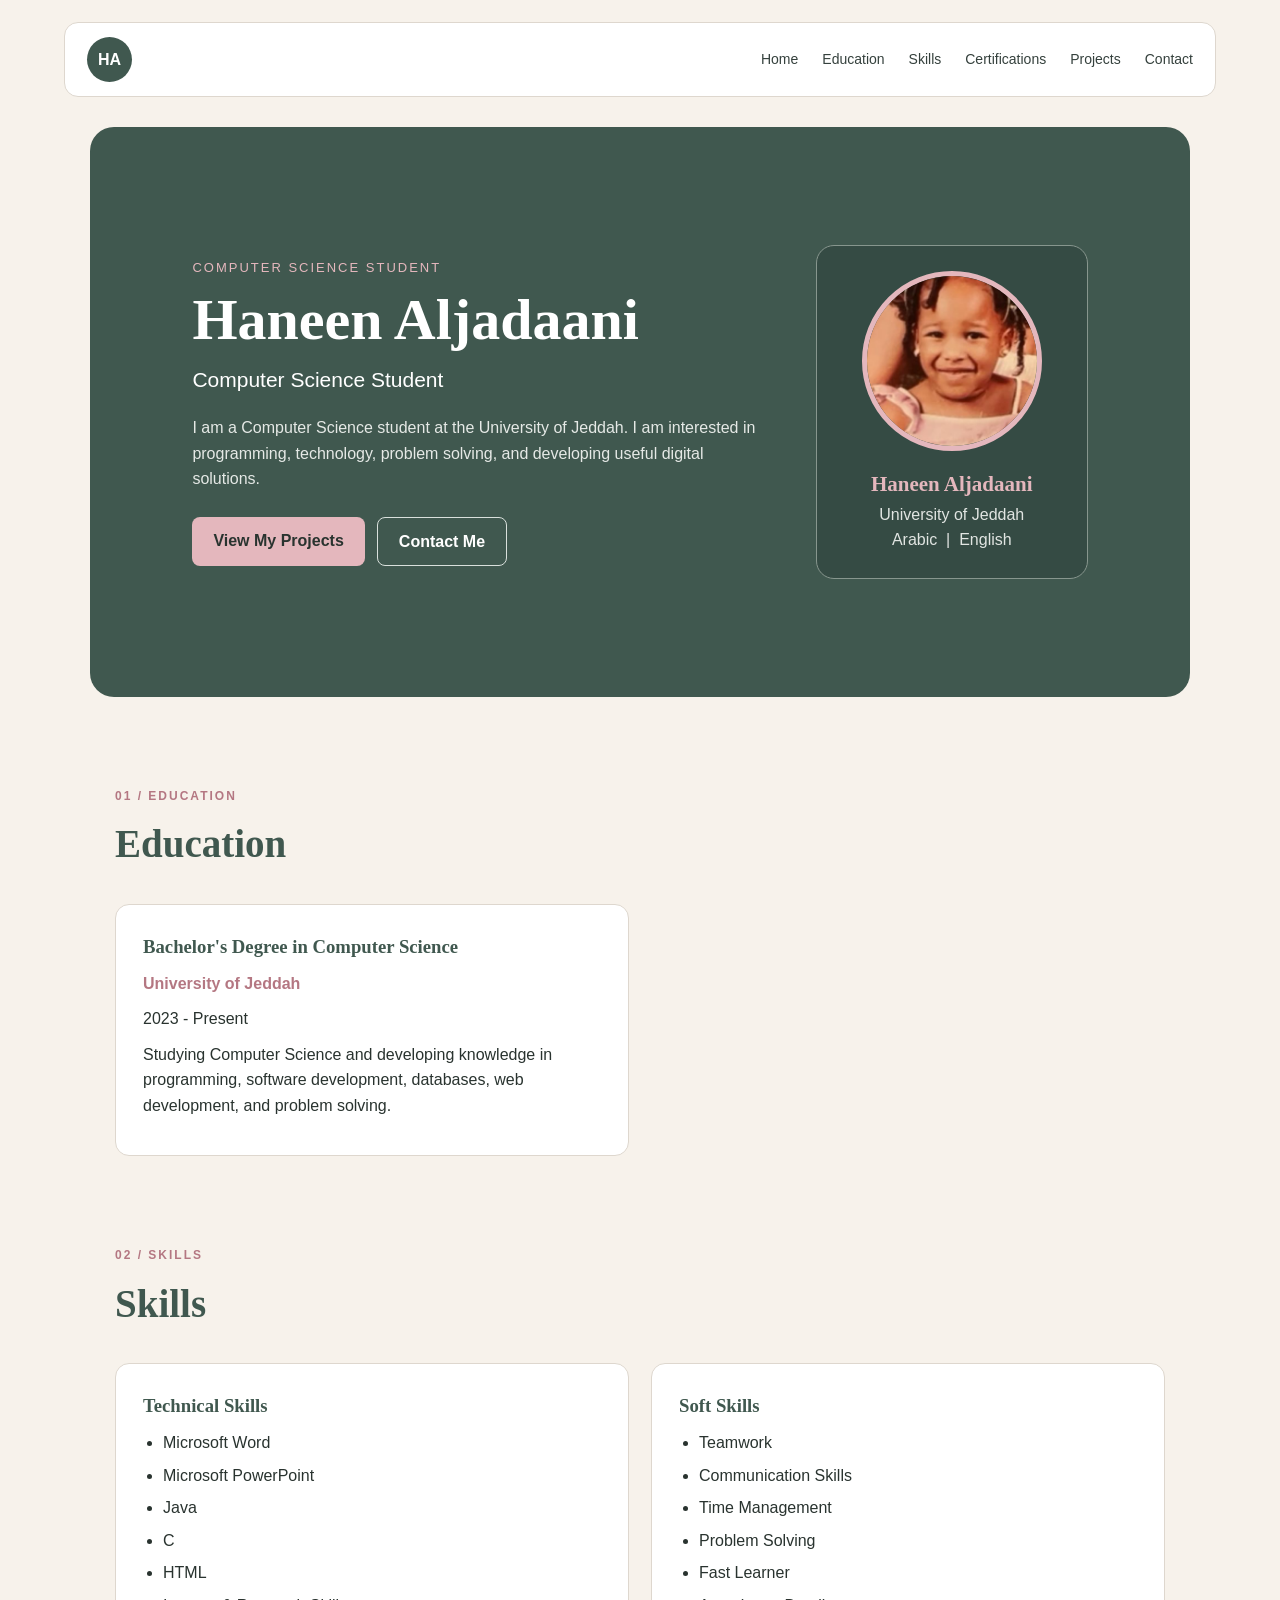
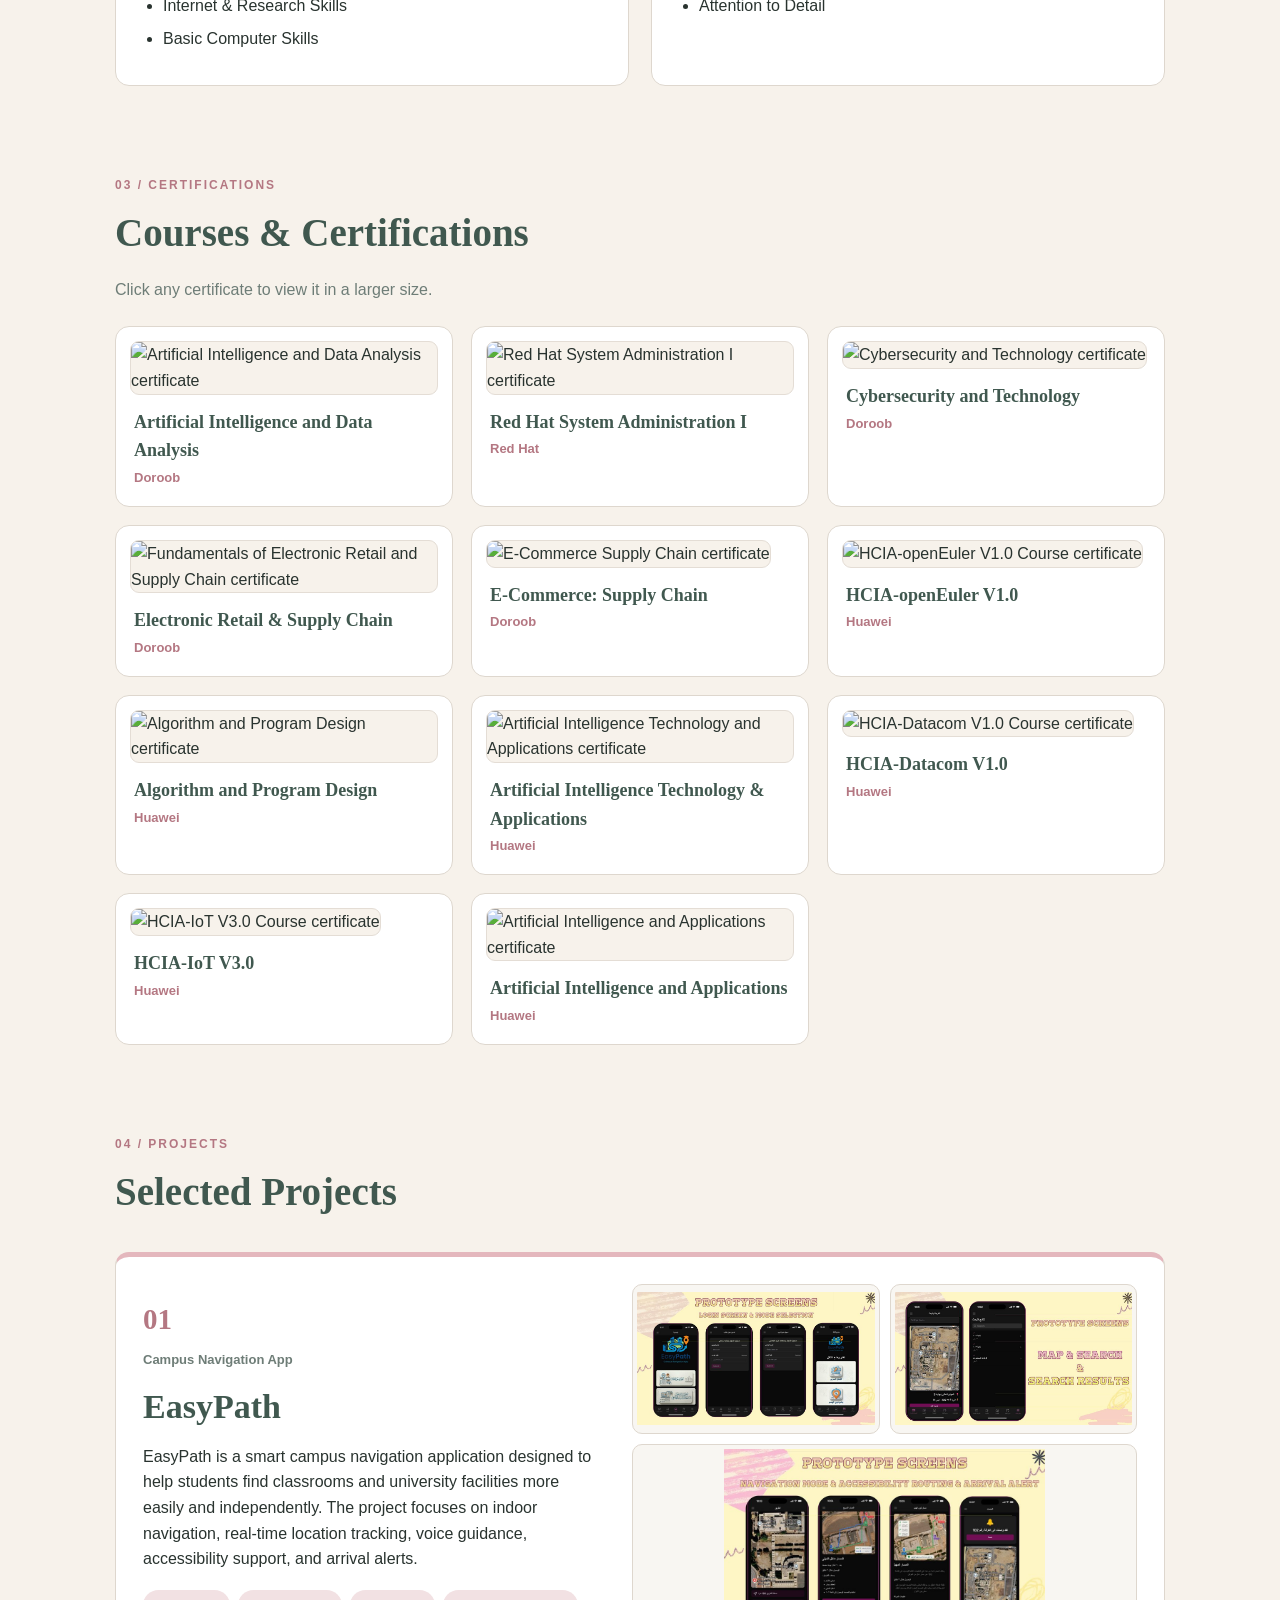
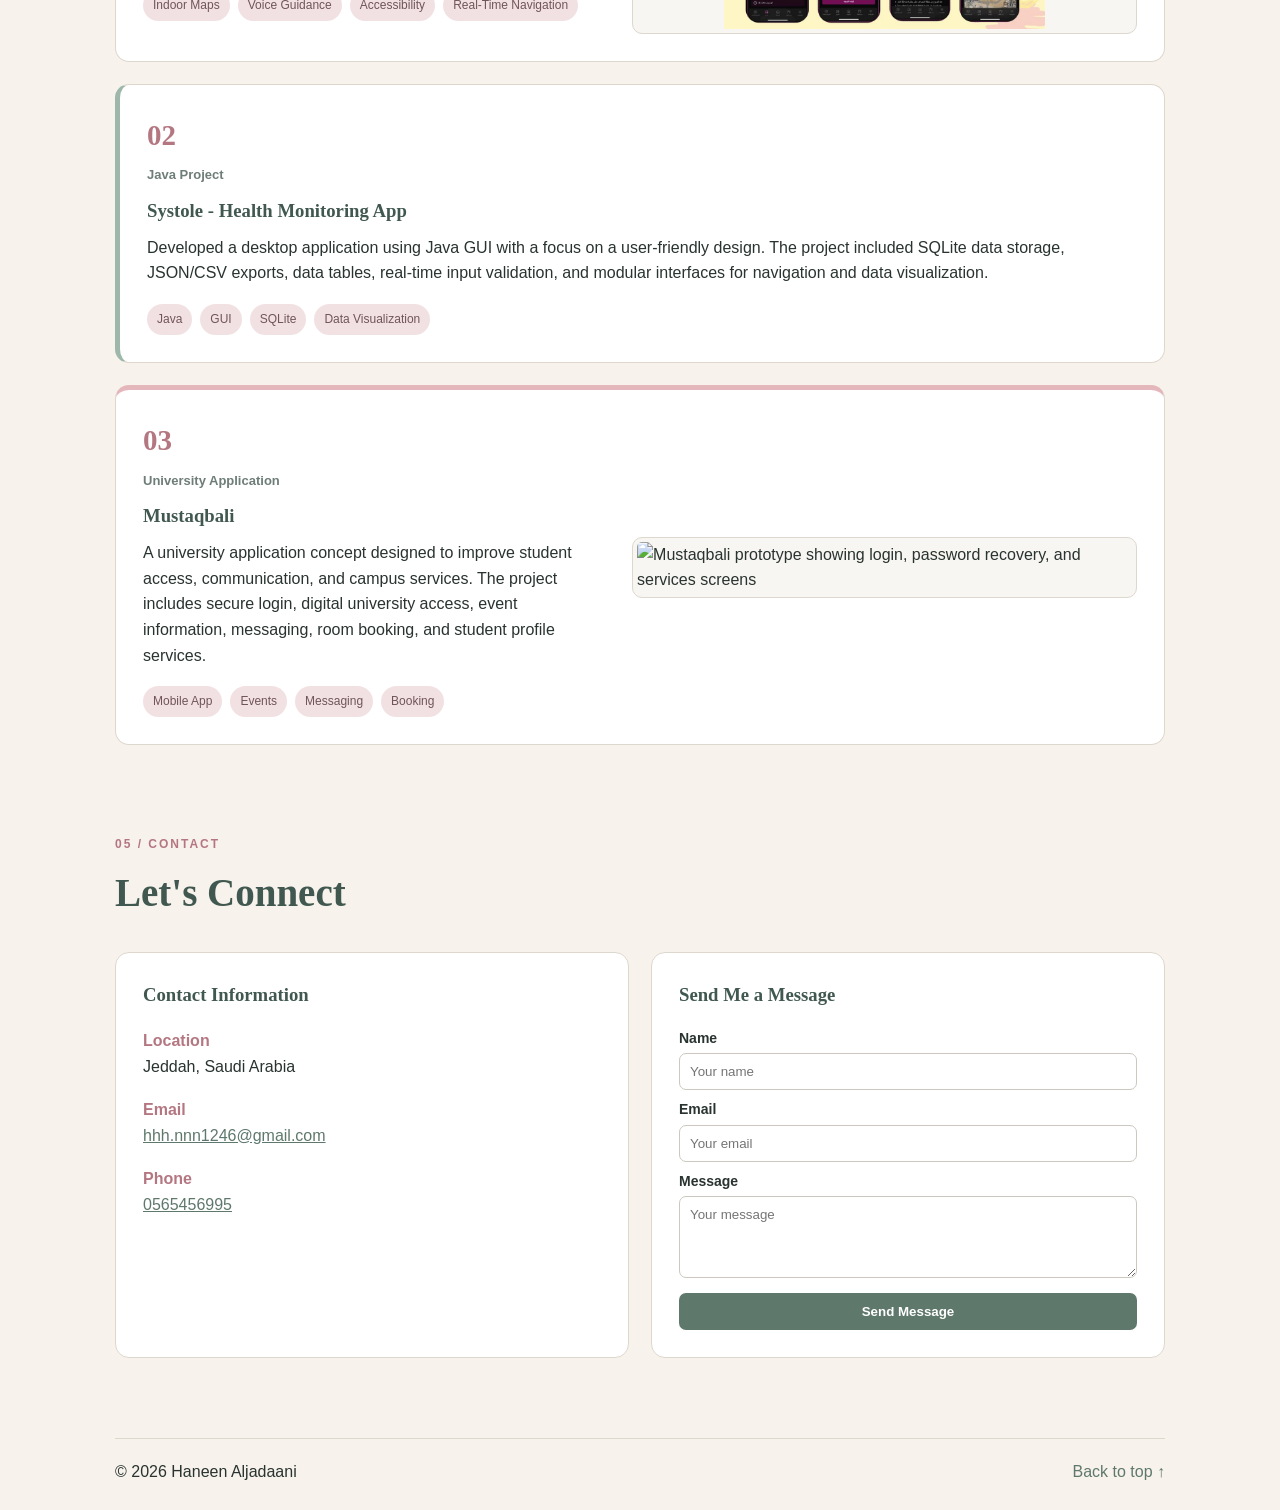
==== index.htm @ d50f621c "Fix image paths in index.html" ====
<!DOCTYPE html>
<html lang="en">
<head>
    <meta charset="UTF-8">
    <meta name="viewport" content="width=device-width, initial-scale=1.0">
    <title>Haneen Aljadaani - Resume</title>
    <link rel="stylesheet" href="cssweb.css">
</head>
<body>

<header>
    <a class="logo" href="#home" aria-label="Haneen Aljadaani home">HA</a>

    <nav aria-label="Main navigation">
        <a href="#home">Home</a>
        <a href="#education">Education</a>
        <a href="#skills">Skills</a>
        <a href="#certifications">Certifications</a>
        <a href="#projects">Projects</a>
        <a href="#contact">Contact</a>
    </nav>
</header>

<main>
    <section id="home" class="home">
        <div class="home-text">
            <p class="small-title">COMPUTER SCIENCE STUDENT</p>
            <h1>Haneen <span>Aljadaani</span></h1>
            <h2>Computer Science Student</h2>
            <p class="intro">
                I am a Computer Science student at the University of Jeddah. I am interested
                in programming, technology, problem solving, and developing useful digital solutions.
            </p>
            <div class="home-buttons">
                <a class="button" href="#projects">View My Projects</a>
                <a class="button button-light" href="#contact">Contact Me</a>
            </div>
        </div>

        <div class="profile">
            <div class="photo-frame">
                <img src="haneen.png" alt="Haneen Aljadaani profile photo">
            </div>
            <h3>Haneen Aljadaani</h3>
            <p>University of Jeddah</p>
            <p>Arabic &nbsp;|&nbsp; English</p>
        </div>
    </section>

    <section id="education" class="section">
        <p class="section-label">01 / EDUCATION</p>
        <h2 class="section-title">Education</h2>

        <div class="two-columns">
            <article class="card">
                <h3>Bachelor's Degree in Computer Science</h3>
                <p class="highlight">University of Jeddah</p>
                <p>2023 - Present</p>
                <p>
                    Studying Computer Science and developing knowledge in programming,
                    software development, databases, web development, and problem solving.
                </p>
            </article>

        </div>
    </section>

    <section id="skills" class="section">
        <p class="section-label">02 / SKILLS</p>
        <h2 class="section-title">Skills</h2>

        <div class="two-columns">
            <article class="card skill-card">
                <h3>Technical Skills</h3>
                <ul>
                    <li>Microsoft Word</li>
                    <li>Microsoft PowerPoint</li>
                    <li>Java</li>
                    <li>C</li>
                    <li>HTML</li>
                    <li>Internet & Research Skills</li>
                    <li>Basic Computer Skills</li>
                </ul>
            </article>

            <article class="card skill-card">
                <h3>Soft Skills</h3>
                <ul>
                    <li>Teamwork</li>
                    <li>Communication Skills</li>
                    <li>Time Management</li>
                    <li>Problem Solving</li>
                    <li>Fast Learner</li>
                    <li>Attention to Detail</li>
                </ul>
            </article>
        </div>
    </section>

    <section id="certifications" class="section">
        <p class="section-label">03 / CERTIFICATIONS</p>
        <h2 class="section-title">Courses & Certifications</h2>
        <p class="section-note">Click any certificate to view it in a larger size.</p>

        <div class="cert-grid">
            <a class="certificate-card" href="images/certificates/doroob-1.jpg" target="_blank">
                <img src="certificates/doroob-1.jpg" alt="Artificial Intelligence and Data Analysis certificate">
                <h3>Artificial Intelligence and Data Analysis</h3>
                <p>Doroob</p>
            </a>

            <a class="certificate-card" href="images/certificates/doroob-2.jpg" target="_blank">
                <img src="certificates/doroob-2.jpg" alt="Red Hat System Administration I certificate">
                <h3>Red Hat System Administration I</h3>
                <p>Red Hat</p>
            </a>

            <a class="certificate-card" href="images/certificates/doroob-3.jpg" target="_blank">
                <img src="certificates/doroob-3.jpg" alt="Cybersecurity and Technology certificate">
                <h3>Cybersecurity and Technology</h3>
                <p>Doroob</p>
            </a>

            <a class="certificate-card" href="images/certificates/doroob-4.jpg" target="_blank">
                <img src="certificates/doroob-4.jpg" alt="Fundamentals of Electronic Retail and Supply Chain certificate">
                <h3>Electronic Retail & Supply Chain</h3>
                <p>Doroob</p>
            </a>

            <a class="certificate-card" href="images/certificates/doroob-5.jpg" target="_blank">
                <img src="certificates/doroob-5.jpg" alt="E-Commerce Supply Chain certificate">
                <h3>E-Commerce: Supply Chain</h3>
                <p>Doroob</p>
            </a>

            <a class="certificate-card" href="images/certificates/huawei-1.jpg" target="_blank">
                <img src="certificates/huawei-1.jpg" alt="HCIA-openEuler V1.0 Course certificate">
                <h3>HCIA-openEuler V1.0</h3>
                <p>Huawei</p>
            </a>

            <a class="certificate-card" href="images/certificates/huawei-2.jpg" target="_blank">
                <img src="certificates/huawei-2.jpg" alt="Algorithm and Program Design certificate">
                <h3>Algorithm and Program Design</h3>
                <p>Huawei</p>
            </a>

            <a class="certificate-card" href="images/certificates/huawei-3.jpg" target="_blank">
                <img src="certificates/huawei-3.jpg" alt="Artificial Intelligence Technology and Applications certificate">
                <h3>Artificial Intelligence Technology & Applications</h3>
                <p>Huawei</p>
            </a>

            <a class="certificate-card" href="images/certificates/huawei-4.jpg" target="_blank">
                <img src="certificates/huawei-4.jpg" alt="HCIA-Datacom V1.0 Course certificate">
                <h3>HCIA-Datacom V1.0</h3>
                <p>Huawei</p>
            </a>

            <a class="certificate-card" href="images/certificates/huawei-5.jpg" target="_blank">
                <img src="certificates/huawei-5.jpg" alt="HCIA-IoT V3.0 Course certificate">
                <h3>HCIA-IoT V3.0</h3>
                <p>Huawei</p>
            </a>

            <a class="certificate-card" href="images/certificates/huawei-6.jpg" target="_blank">
                <img src="certificates/huawei-6.jpg" alt="Artificial Intelligence and Applications certificate">
                <h3>Artificial Intelligence and Applications</h3>
                <p>Huawei</p>
            </a>
        </div>
    </section>

    <section id="projects" class="section">
        <p class="section-label">04 / PROJECTS</p>
        <h2 class="section-title">Selected Projects</h2>

        <article class="featured-project">
            <div class="project-content">
                <p class="project-number">01</p>
                <p class="project-type">Campus Navigation App</p>
                <h3>EasyPath</h3>
                <p>
                    EasyPath is a smart campus navigation application designed to help
                    students find classrooms and university facilities more easily and
                    independently. The project focuses on indoor navigation, real-time
                    location tracking, voice guidance, accessibility support, and arrival alerts.
                </p>

                <div class="project-tags">
                    <span>Indoor Maps</span>
                    <span>Voice Guidance</span>
                    <span>Accessibility</span>
                    <span>Real-Time Navigation</span>
                </div>
            </div>

            <div class="project-images">
                <img src="easypath-12.jpg" alt="EasyPath prototype login and mode selection screens">
                <img src="easypath-13.jpg" alt="EasyPath map and search prototype screens">
                <img src="easypath-14.jpg" alt="EasyPath navigation and accessibility prototype screens">
            </div>
        </article>

        <article class="project second-project">
            <div>
                <p class="project-number">02</p>
                <p class="project-type">Java Project</p>
                <h3>Systole - Health Monitoring App</h3>
                <p>
                    Developed a desktop application using Java GUI with a focus on a
                    user-friendly design. The project included SQLite data storage,
                    JSON/CSV exports, data tables, real-time input validation, and
                    modular interfaces for navigation and data visualization.
                </p>
            </div>

            <div class="project-tags">
                <span>Java</span>
                <span>GUI</span>
                <span>SQLite</span>
                <span>Data Visualization</span>
            </div>
        </article>

        <article class="project third-project">
            <div class="project-content">
                <p class="project-number">03</p>
                <p class="project-type">University Application</p>
                <h3>Mustaqbali</h3>
                <p>
                    A university application concept designed to improve student access,
                    communication, and campus services. The project includes secure login,
                    digital university access, event information, messaging, room booking,
                    and student profile services.
                </p>

                <div class="project-tags">
                    <span>Mobile App</span>
                    <span>Events</span>
                    <span>Messaging</span>
                    <span>Booking</span>
                </div>
            </div>

            <div class="project-images mustaqbali-images">
                <img src="images/mustaqbali-overview.png" alt="Mustaqbali prototype showing login, password recovery, and services screens">
            </div>
        </article>
    </section>

    <section id="contact" class="section">
        <p class="section-label">05 / CONTACT</p>
        <h2 class="section-title">Let's Connect</h2>

        <div class="contact">
            <article class="card contact-card">
                <h3>Contact Information</h3>
                <p><strong>Location</strong><br>Jeddah, Saudi Arabia</p>
                <p><strong>Email</strong><br>
                    <a href="mailto:hhh.nnn1246@gmail.com">hhh.nnn1246@gmail.com</a>
                </p>
                <p><strong>Phone</strong><br>
                    <a href="tel:+966565456995">0565456995</a>
                </p>
            </article>

            <article class="card">
                <h3>Send Me a Message</h3>
                <form action="#" method="post">
                    <label for="name">Name</label>
                    <input type="text" id="name" name="name" placeholder="Your name">

                    <label for="email">Email</label>
                    <input type="email" id="email" name="email" placeholder="Your email">

                    <label for="message">Message</label>
                    <textarea id="message" name="message" rows="4" placeholder="Your message"></textarea>

                    <button type="submit">Send Message</button>
                </form>
            </article>
        </div>
    </section>
</main>

<footer>
    <p>© 2026 Haneen Aljadaani</p>
    <a href="#home">Back to top ↑</a>
</footer>

</body>
</html>
---- cssweb.css ----
/* General Style */
* {
    box-sizing: border-box;
    margin: 0;
    padding: 0;
}

html {
    scroll-behavior: smooth;
}

body {
    font-family: Arial, sans-serif;
    background-color: #f7f2eb;
    color: #29332f;
    line-height: 1.6;
}

a {
    color: #5f786c;
}

/* Header */
header {
    width: 90%;
    margin: 22px auto;
    padding: 14px 22px;
    background-color: #ffffff;
    border: 1px solid #ded7ce;
    border-radius: 14px;
    display: flex;
    justify-content: space-between;
    align-items: center;
}

.logo {
    width: 45px;
    height: 45px;
    border-radius: 50%;
    background-color: #40584f;
    color: white;
    display: flex;
    justify-content: center;
    align-items: center;
    text-decoration: none;
    font-weight: bold;
}

nav {
    display: flex;
    gap: 24px;
}

nav a {
    color: #35413d;
    text-decoration: none;
    font-size: 14px;
}

nav a:hover {
    color: #b47782;
}

/* Home */
.home {
    width: 90%;
    max-width: 1100px;
    min-height: 570px;
    margin: 30px auto;
    padding: 70px 8%;
    background-color: #40584f;
    color: white;
    border-radius: 24px;
    display: flex;
    justify-content: space-between;
    align-items: center;
    gap: 55px;
}

.home-text {
    max-width: 610px;
}

.small-title {
    color: #e4b7bd;
    font-size: 13px;
    letter-spacing: 2px;
    margin-bottom: 12px;
}

.home h1 {
    font-family: Georgia, serif;
    font-size: 58px;
    line-height: 1.05;
    margin-bottom: 12px;
}

.home h1 span {
    color: white;
}

.home h2 {
    font-size: 21px;
    font-weight: normal;
    margin-bottom: 18px;
}

.intro {
    color: #e5e9e6;
    max-width: 590px;
}

.home-buttons {
    display: flex;
    gap: 12px;
    flex-wrap: wrap;
}

.button {
    display: inline-block;
    margin-top: 25px;
    padding: 11px 21px;
    background-color: #e4b7bd;
    color: #29332f;
    text-decoration: none;
    border-radius: 8px;
    font-weight: bold;
}

.button:hover {
    background-color: #f0d0d4;
}

.button-light {
    background-color: transparent;
    color: white;
    border: 1px solid #d9e0dc;
}

.button-light:hover {
    background-color: white;
    color: #40584f;
}

.profile {
    width: 280px;
    padding: 25px;
    text-align: center;
    border: 1px solid #87968e;
    border-radius: 18px;
    background-color: #354b44;
}

.photo-frame {
    width: 180px;
    height: 180px;
    margin: 0 auto 17px;
    border-radius: 50%;
    overflow: hidden;
    border: 5px solid #e4b7bd;
}

.profile img {
    width: 100%;
    height: 100%;
    object-fit: cover;
    object-position: center 18%;
}

.profile h3 {
    font-family: Georgia, serif;
    font-size: 21px;
    color: #e4b7bd;
}

.profile p {
    color: #e1e5e2;
}

/* Sections */
.section {
    width: 90%;
    max-width: 1050px;
    margin: 90px auto 0;
}

.section-label {
    color: #b47782;
    font-size: 12px;
    font-weight: bold;
    letter-spacing: 2px;
    margin-bottom: 7px;
}

.section-title {
    font-family: Georgia, serif;
    font-size: 39px;
    color: #40584f;
    margin-bottom: 28px;
}

.two-columns,
.projects,
.contact {
    display: grid;
    grid-template-columns: 1fr 1fr;
    gap: 22px;
}

.card,
.project,
.featured-project {
    background-color: white;
    border: 1px solid #ded7ce;
    border-radius: 14px;
    padding: 27px;
}

.card h3,
.project h3,
.featured-project h3 {
    font-family: Georgia, serif;
    color: #40584f;
    margin-bottom: 9px;
}

.card p {
    margin-bottom: 10px;
}

.highlight {
    color: #b47782;
    font-weight: bold;
}

ul {
    padding-left: 20px;
}

li {
    margin-bottom: 7px;
}


/* Certifications */
.section-note {
    color: #6e7d77;
    margin-top: -16px;
    margin-bottom: 24px;
}

.cert-grid {
    display: grid;
    grid-template-columns: repeat(3, 1fr);
    gap: 18px;
}

.certificate-card {
    background-color: white;
    border: 1px solid #ded7ce;
    border-radius: 14px;
    padding: 14px;
    text-decoration: none;
    color: #29332f;
    transition: transform 0.2s ease, box-shadow 0.2s ease;
}

.certificate-card:hover {
    transform: translateY(-4px);
    box-shadow: 0 10px 25px rgba(64, 88, 79, 0.12);
}

.certificate-card img {
    width: 100%;
    height: 155px;
    object-fit: cover;
    object-position: center;
    border-radius: 9px;
    border: 1px solid #e4ddd5;
    background-color: #f7f2eb;
}

.certificate-card h3 {
    font-family: Georgia, serif;
    color: #40584f;
    font-size: 18px;
    margin: 13px 4px 3px;
}

.certificate-card p {
    color: #b47782;
    font-size: 13px;
    font-weight: bold;
    margin: 0 4px 3px;
}

/* Projects */
.featured-project {
    border-top: 5px solid #e4b7bd;
    display: grid;
    grid-template-columns: 1fr 1.1fr;
    gap: 30px;
    align-items: center;
}

.project-number {
    color: #b47782;
    font-family: Georgia, serif;
    font-size: 29px;
    font-weight: bold;
}

.project-type {
    color: #6e7d77;
    font-size: 13px;
    font-weight: bold;
    margin: 7px 0 10px;
}

.featured-project h3 {
    font-size: 34px;
}

.project-tags {
    display: flex;
    gap: 8px;
    flex-wrap: wrap;
    margin-top: 18px;
}

.project-tags span {
    padding: 6px 10px;
    background-color: #f2e1e3;
    color: #70545a;
    border-radius: 20px;
    font-size: 12px;
}

.project-images {
    display: grid;
    grid-template-columns: 1fr 1fr;
    gap: 10px;
}

.project-images img {
    width: 100%;
    height: 150px;
    object-fit: contain;
    object-position: center;
    background-color: #f8f6f2;
    border-radius: 10px;
    border: 1px solid #ded7ce;
    padding: 4px;
}

.project-images img:last-child {
    grid-column: 1 / 3;
    height: 190px;
}

.second-project {
    margin-top: 22px;
    border-left: 5px solid #9db8aa;
}



.third-project {
    margin-top: 22px;
    border-top: 5px solid #e4b7bd;
    display: grid;
    grid-template-columns: 1fr 1.1fr;
    gap: 30px;
    align-items: center;
}

.mustaqbali-images {
    grid-template-columns: 1fr;
}

.mustaqbali-images img {
    width: 100%;
    height: auto;
    max-height: 340px;
    object-fit: contain;
    object-position: center;
    background-color: #f8f6f2;
}

.mustaqbali-images img:last-child {
    height: auto;
}

/* Contact */
.contact-card p {
    margin: 18px 0;
}

.contact-card strong {
    color: #b47782;
}

form {
    display: flex;
    flex-direction: column;
}

label {
    margin-top: 8px;
    margin-bottom: 4px;
    font-weight: bold;
    font-size: 14px;
}

input,
textarea {
    width: 100%;
    padding: 10px;
    border: 1px solid #ccc8c0;
    border-radius: 7px;
    font-family: Arial, sans-serif;
}

textarea {
    resize: vertical;
}

button {
    margin-top: 15px;
    padding: 11px;
    border: none;
    border-radius: 7px;
    background-color: #5f786c;
    color: white;
    font-weight: bold;
    cursor: pointer;
}

button:hover {
    background-color: #40584f;
}

/* Footer */
footer {
    width: 90%;
    max-width: 1050px;
    margin: 80px auto 25px;
    padding-top: 20px;
    border-top: 1px solid #ded7ce;
    display: flex;
    justify-content: space-between;
}

footer a {
    text-decoration: none;
}

/* 992px */
@media (max-width: 992px) {
    .home {
        padding: 60px 6%;
    }

    .home h1 {
        font-size: 48px;
    }

    .featured-project,
    .third-project {
        grid-template-columns: 1fr;
    }
}

/* 768px */
@media (max-width: 768px) {
    header {
        flex-direction: column;
        gap: 15px;
    }

    nav {
        flex-wrap: wrap;
        justify-content: center;
        gap: 12px 18px;
    }

    .home {
        flex-direction: column;
        text-align: center;
    }

    .home-text {
        max-width: 100%;
    }

    .home-buttons {
        justify-content: center;
    }

    .profile {
        width: 100%;
        max-width: 320px;
    }

    .two-columns,
    .projects,
    .contact,
    .cert-grid {
        grid-template-columns: 1fr;
    }

    .featured-project,
    .third-project {
        grid-template-columns: 1fr;
    }

    .project-images img,
    .mustaqbali-images img,
    .project-images img:last-child,
    .mustaqbali-images img:last-child {
        height: 180px;
    }
}

/* 576px */
@media (max-width: 576px) {
    header,
    .home,
    .section,
    footer {
        width: 94%;
    }

    .home {
        padding: 45px 24px;
    }

    .home h1 {
        font-size: 39px;
    }

    .section {
        margin-top: 60px;
    }

    .section-title {
        font-size: 32px;
    }

    .photo-frame {
        width: 145px;
        height: 145px;
    }

    .card,
    .project,
    .featured-project {
        padding: 22px;
    }

    .cert-grid {
        grid-template-columns: 1fr 1fr;
    }

    .project-images {
        grid-template-columns: 1fr;
    }

    .project-images img,
    .project-images img:last-child {
        grid-column: auto;
        height: 190px;
    }

    footer {
        flex-direction: column;
        text-align: center;
        gap: 8px;
    }
}
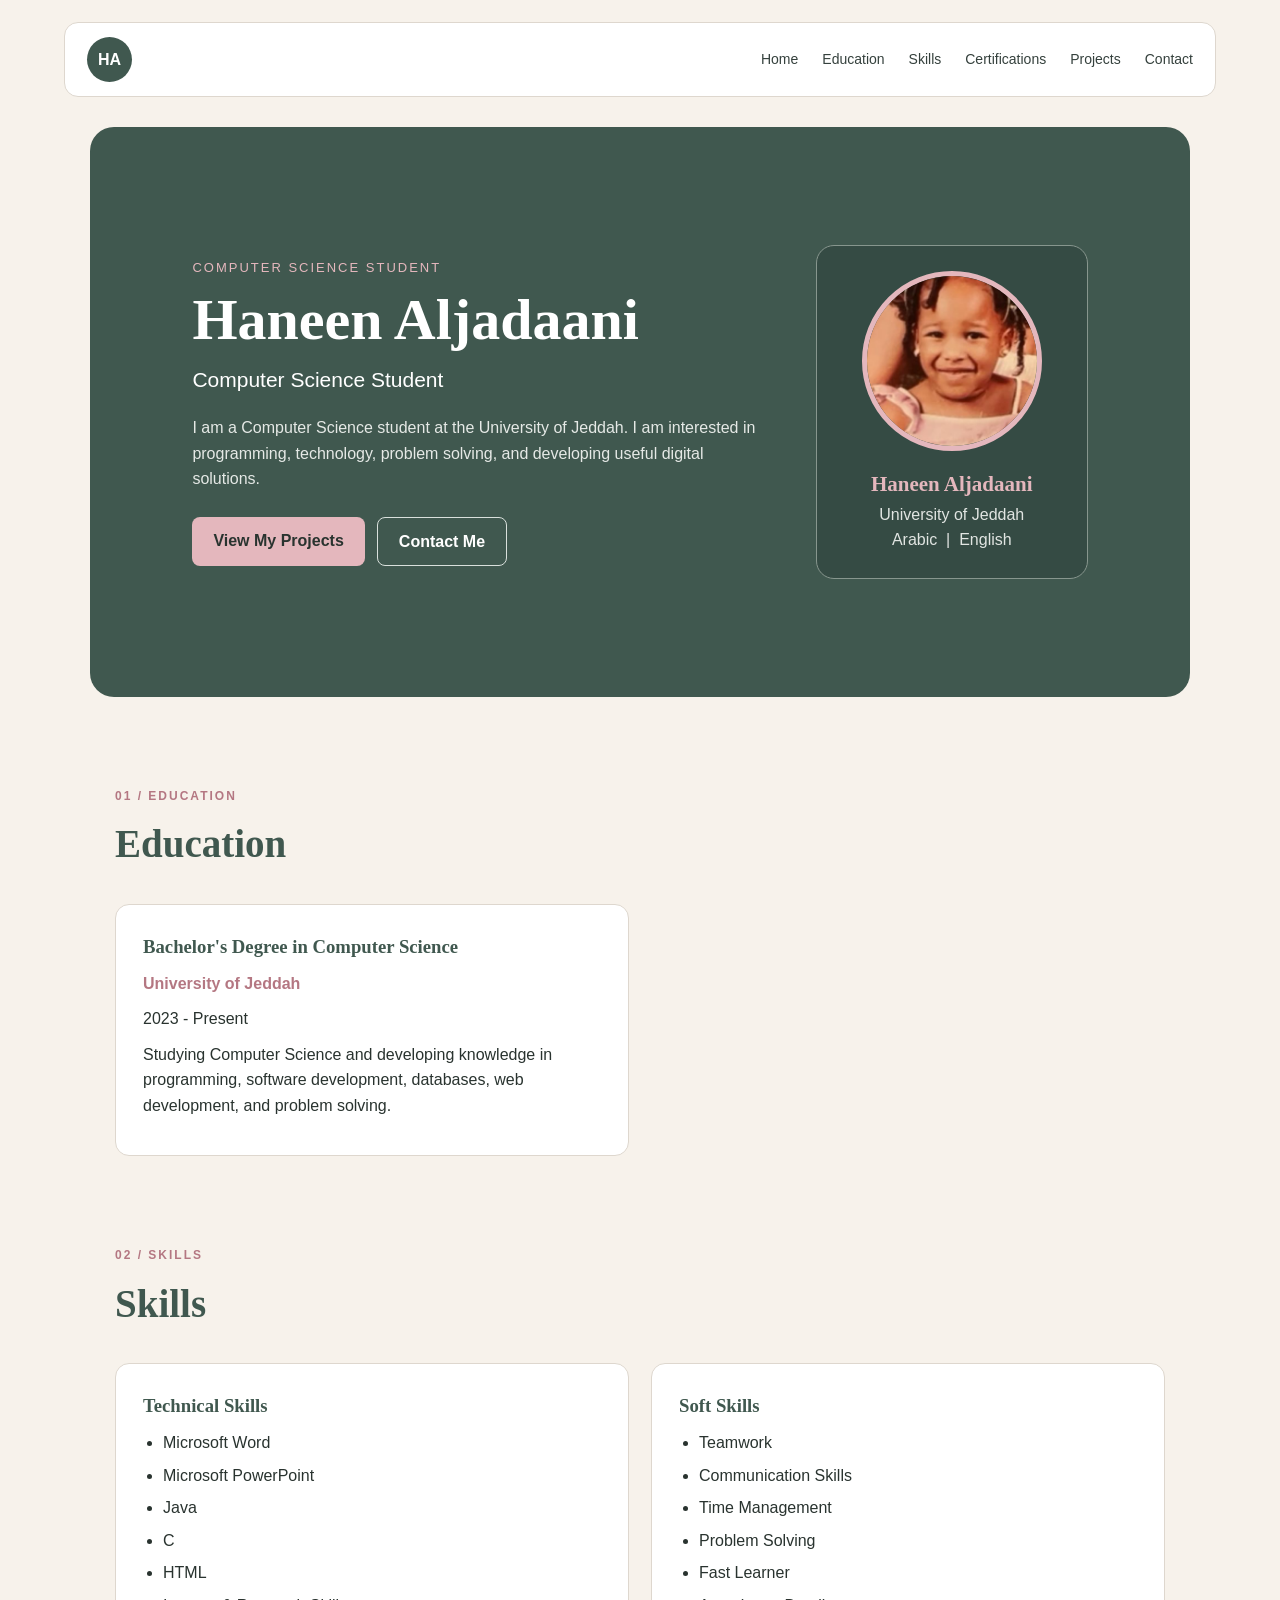
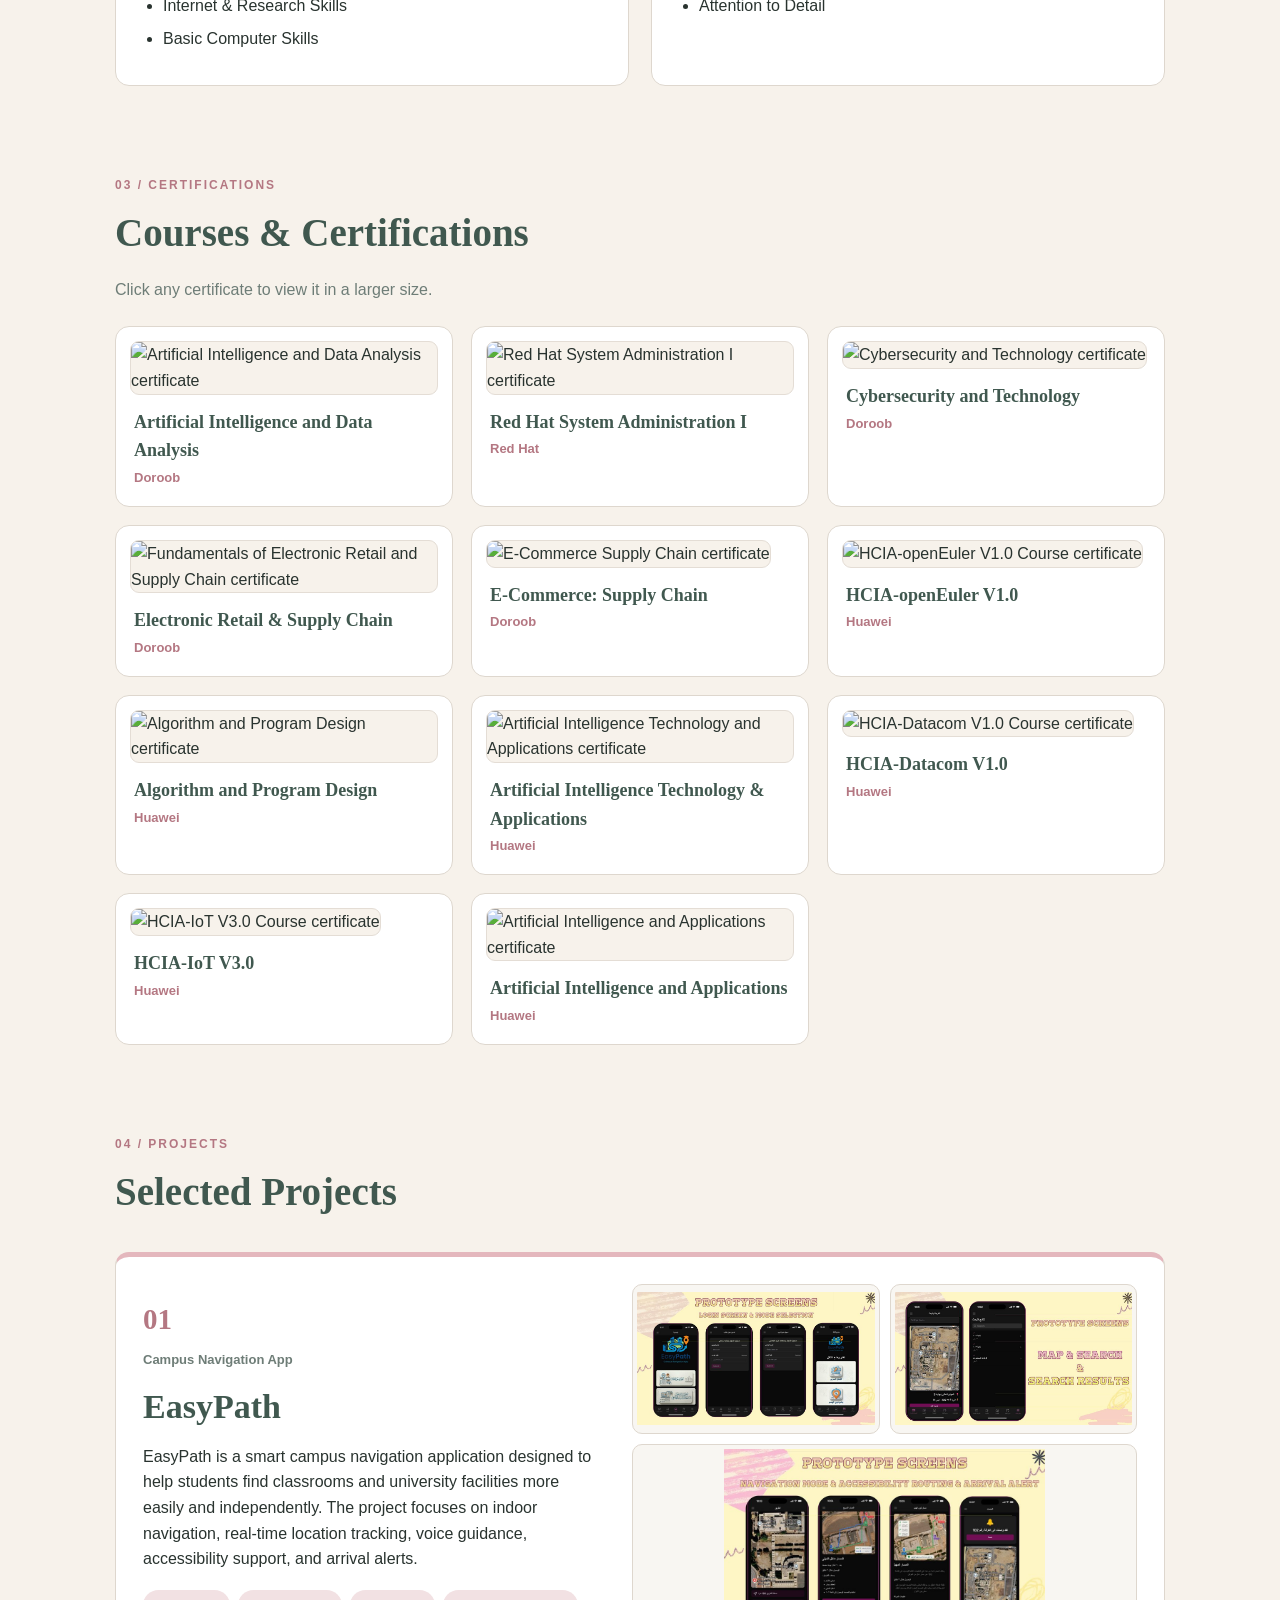
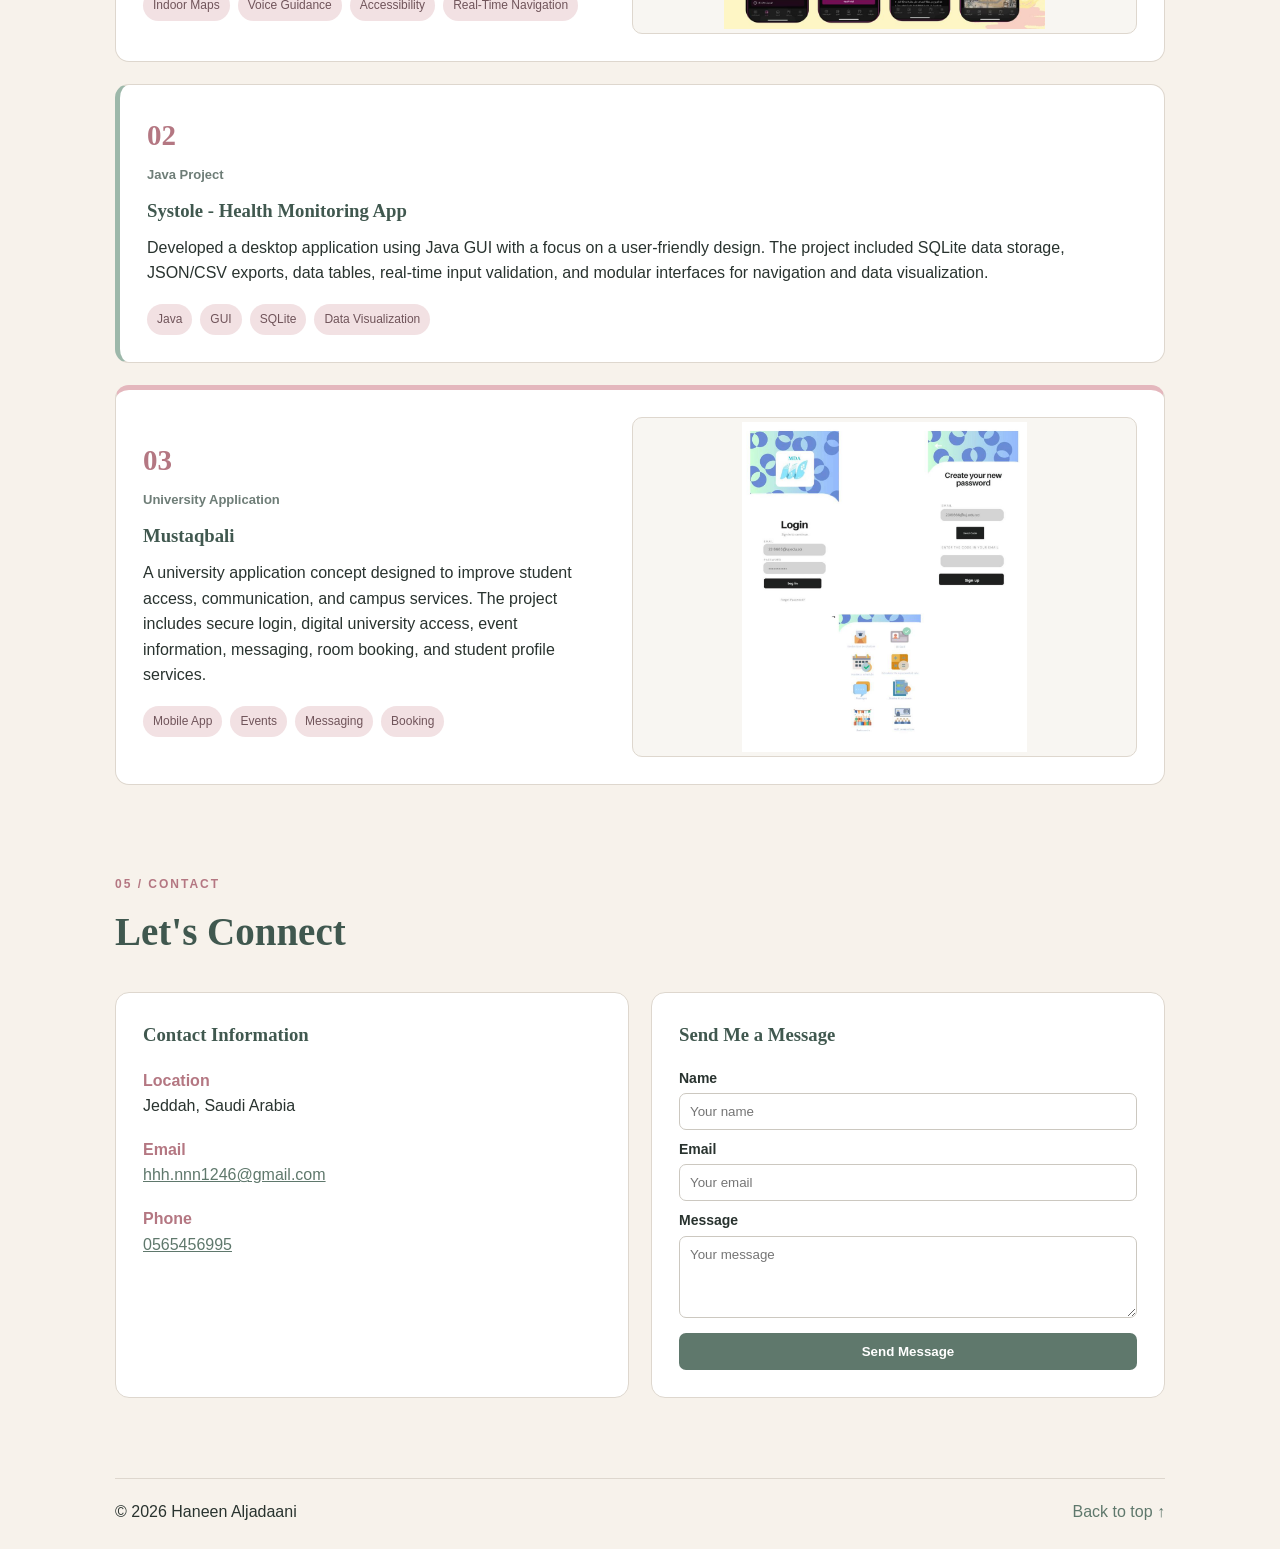
==== commit dbf70319: "Update certificate links to remove 'images/' prefix" ====
--- a/index.htm
+++ b/index.htm
@@ -103,67 +103,67 @@
         <p class="section-note">Click any certificate to view it in a larger size.</p>
 
         <div class="cert-grid">
-            <a class="certificate-card" href="images/certificates/doroob-1.jpg" target="_blank">
+            <a class="certificate-card" href="certificates/doroob-1.jpg" target="_blank">
                 <img src="certificates/doroob-1.jpg" alt="Artificial Intelligence and Data Analysis certificate">
                 <h3>Artificial Intelligence and Data Analysis</h3>
                 <p>Doroob</p>
             </a>
 
-            <a class="certificate-card" href="images/certificates/doroob-2.jpg" target="_blank">
+            <a class="certificate-card" href="certificates/doroob-2.jpg" target="_blank">
                 <img src="certificates/doroob-2.jpg" alt="Red Hat System Administration I certificate">
                 <h3>Red Hat System Administration I</h3>
                 <p>Red Hat</p>
             </a>
 
-            <a class="certificate-card" href="images/certificates/doroob-3.jpg" target="_blank">
+            <a class="certificate-card" href="certificates/doroob-3.jpg" target="_blank">
                 <img src="certificates/doroob-3.jpg" alt="Cybersecurity and Technology certificate">
                 <h3>Cybersecurity and Technology</h3>
                 <p>Doroob</p>
             </a>
 
-            <a class="certificate-card" href="images/certificates/doroob-4.jpg" target="_blank">
+            <a class="certificate-card" href="certificates/doroob-4.jpg" target="_blank">
                 <img src="certificates/doroob-4.jpg" alt="Fundamentals of Electronic Retail and Supply Chain certificate">
                 <h3>Electronic Retail & Supply Chain</h3>
                 <p>Doroob</p>
             </a>
 
-            <a class="certificate-card" href="images/certificates/doroob-5.jpg" target="_blank">
+            <a class="certificate-card" href="certificates/doroob-5.jpg" target="_blank">
                 <img src="certificates/doroob-5.jpg" alt="E-Commerce Supply Chain certificate">
                 <h3>E-Commerce: Supply Chain</h3>
                 <p>Doroob</p>
             </a>
 
-            <a class="certificate-card" href="images/certificates/huawei-1.jpg" target="_blank">
+            <a class="certificate-card" href="certificates/huawei-1.jpg" target="_blank">
                 <img src="certificates/huawei-1.jpg" alt="HCIA-openEuler V1.0 Course certificate">
                 <h3>HCIA-openEuler V1.0</h3>
                 <p>Huawei</p>
             </a>
 
-            <a class="certificate-card" href="images/certificates/huawei-2.jpg" target="_blank">
+            <a class="certificate-card" href="certificates/huawei-2.jpg" target="_blank">
                 <img src="certificates/huawei-2.jpg" alt="Algorithm and Program Design certificate">
                 <h3>Algorithm and Program Design</h3>
                 <p>Huawei</p>
             </a>
 
-            <a class="certificate-card" href="images/certificates/huawei-3.jpg" target="_blank">
+            <a class="certificate-card" href="certificates/huawei-3.jpg" target="_blank">
                 <img src="certificates/huawei-3.jpg" alt="Artificial Intelligence Technology and Applications certificate">
                 <h3>Artificial Intelligence Technology & Applications</h3>
                 <p>Huawei</p>
             </a>
 
-            <a class="certificate-card" href="images/certificates/huawei-4.jpg" target="_blank">
+            <a class="certificate-card" href="certificates/huawei-4.jpg" target="_blank">
                 <img src="certificates/huawei-4.jpg" alt="HCIA-Datacom V1.0 Course certificate">
                 <h3>HCIA-Datacom V1.0</h3>
                 <p>Huawei</p>
             </a>
 
-            <a class="certificate-card" href="images/certificates/huawei-5.jpg" target="_blank">
+            <a class="certificate-card" href="certificates/huawei-5.jpg" target="_blank">
                 <img src="certificates/huawei-5.jpg" alt="HCIA-IoT V3.0 Course certificate">
                 <h3>HCIA-IoT V3.0</h3>
                 <p>Huawei</p>
             </a>
 
-            <a class="certificate-card" href="images/certificates/huawei-6.jpg" target="_blank">
+            <a class="certificate-card" href="certificates/huawei-6.jpg" target="_blank">
                 <img src="certificates/huawei-6.jpg" alt="Artificial Intelligence and Applications certificate">
                 <h3>Artificial Intelligence and Applications</h3>
                 <p>Huawei</p>
@@ -244,7 +244,7 @@
             </div>
 
             <div class="project-images mustaqbali-images">
-                <img src="images/mustaqbali-overview.png" alt="Mustaqbali prototype showing login, password recovery, and services screens">
+                <img src="mustaqbali-overview.png" alt="Mustaqbali prototype showing login, password recovery, and services screens">
             </div>
         </article>
     </section>
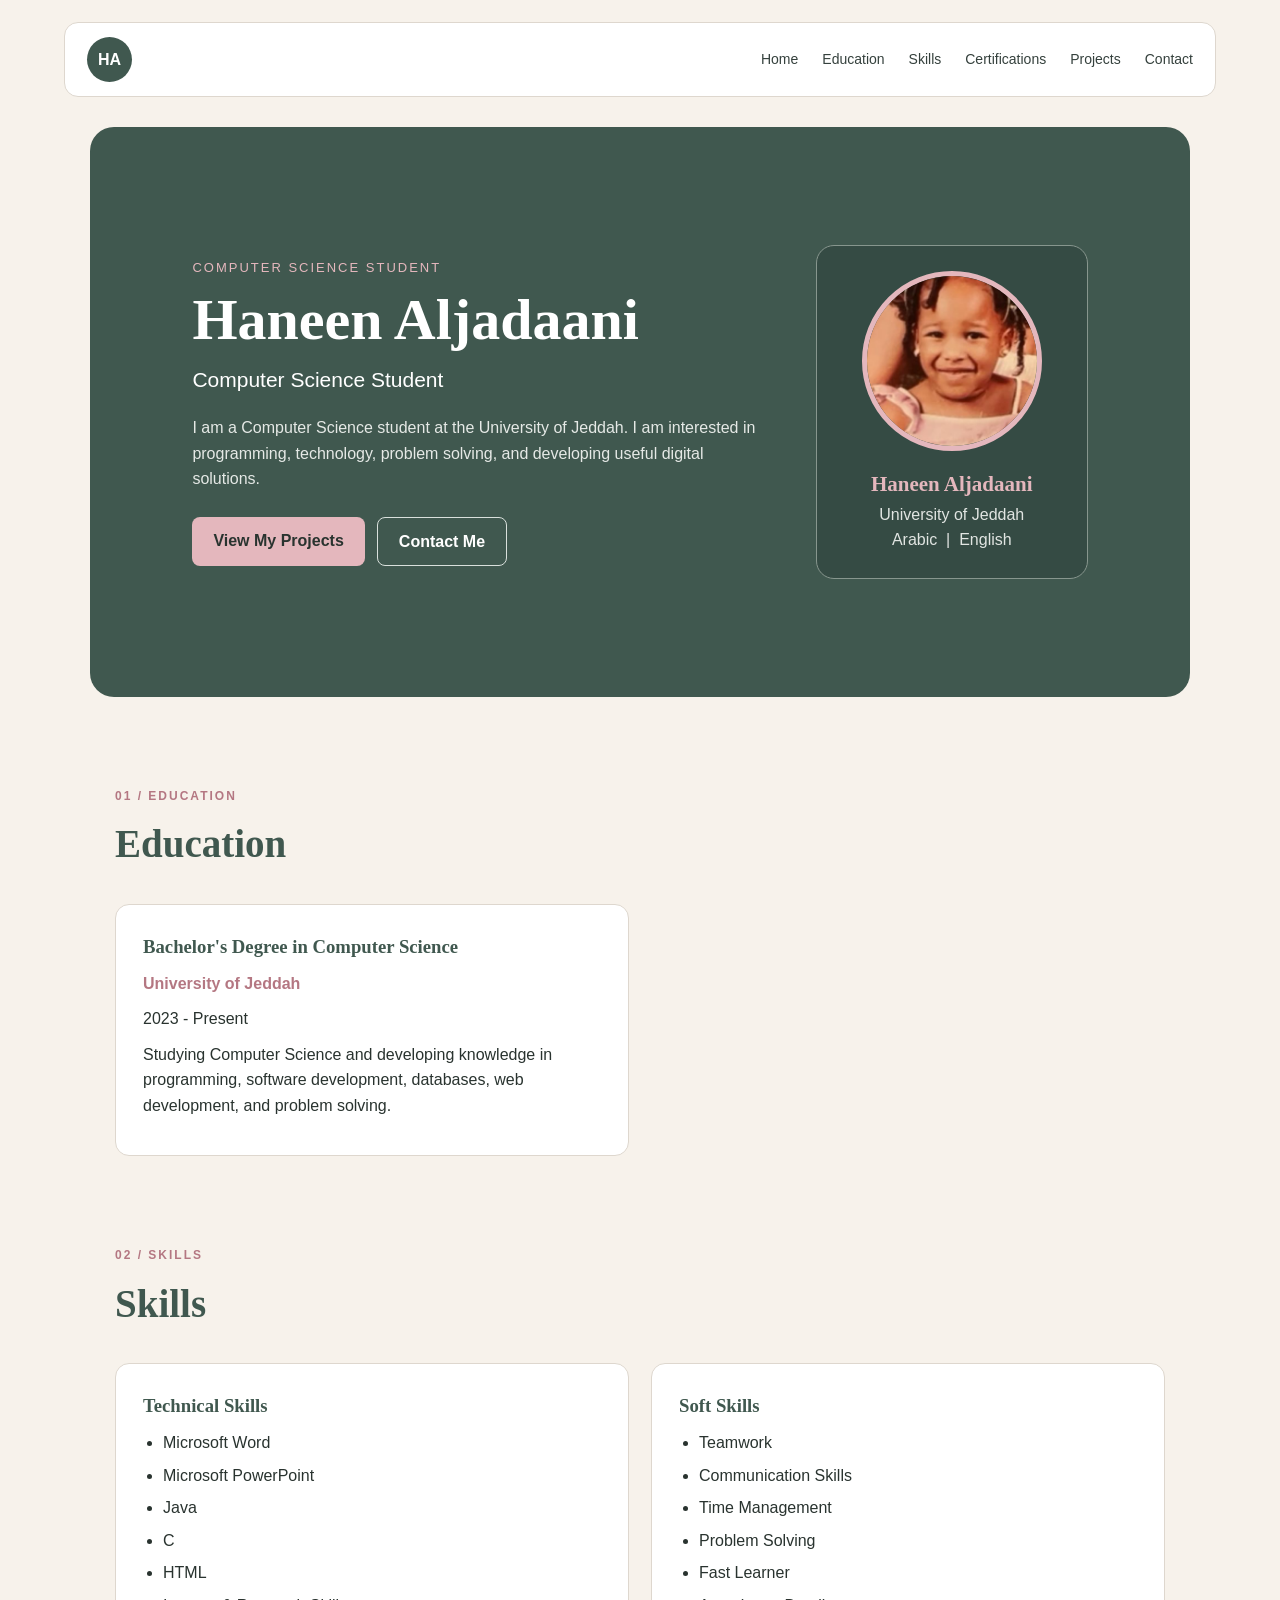
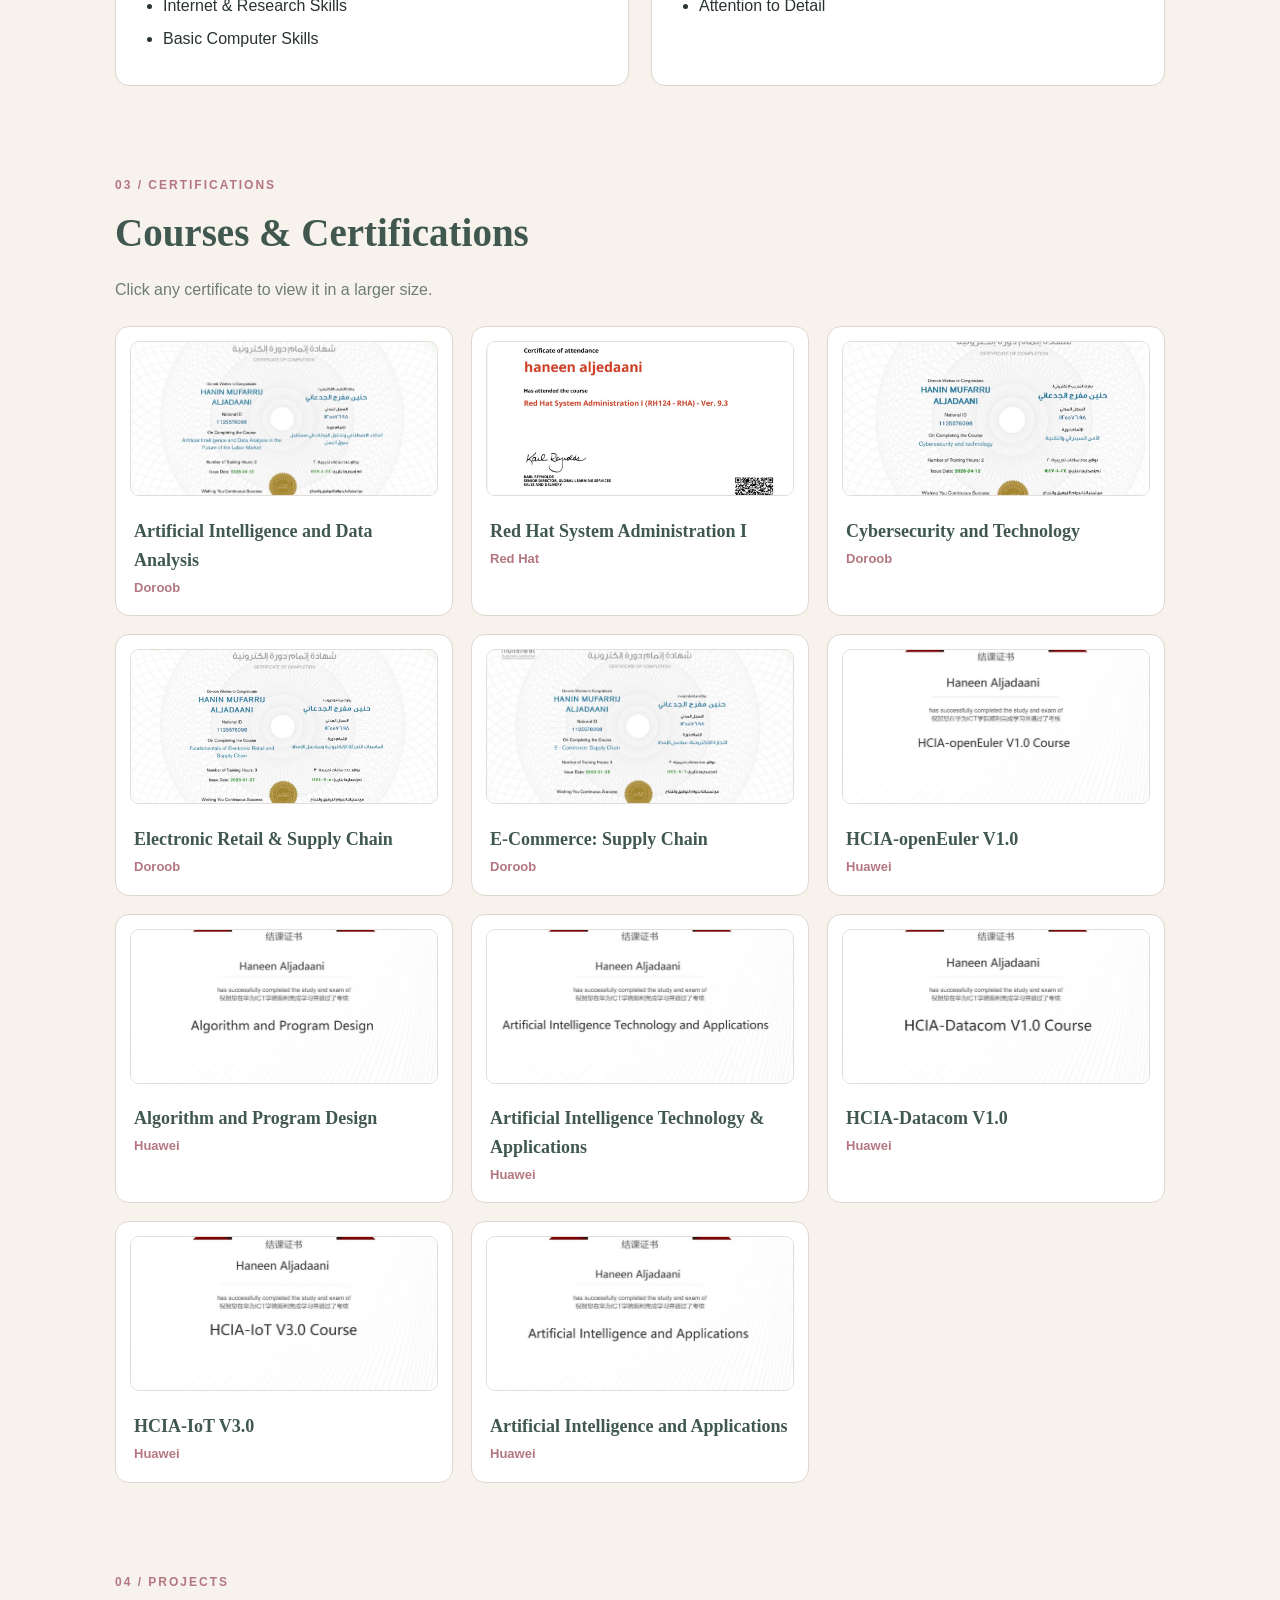
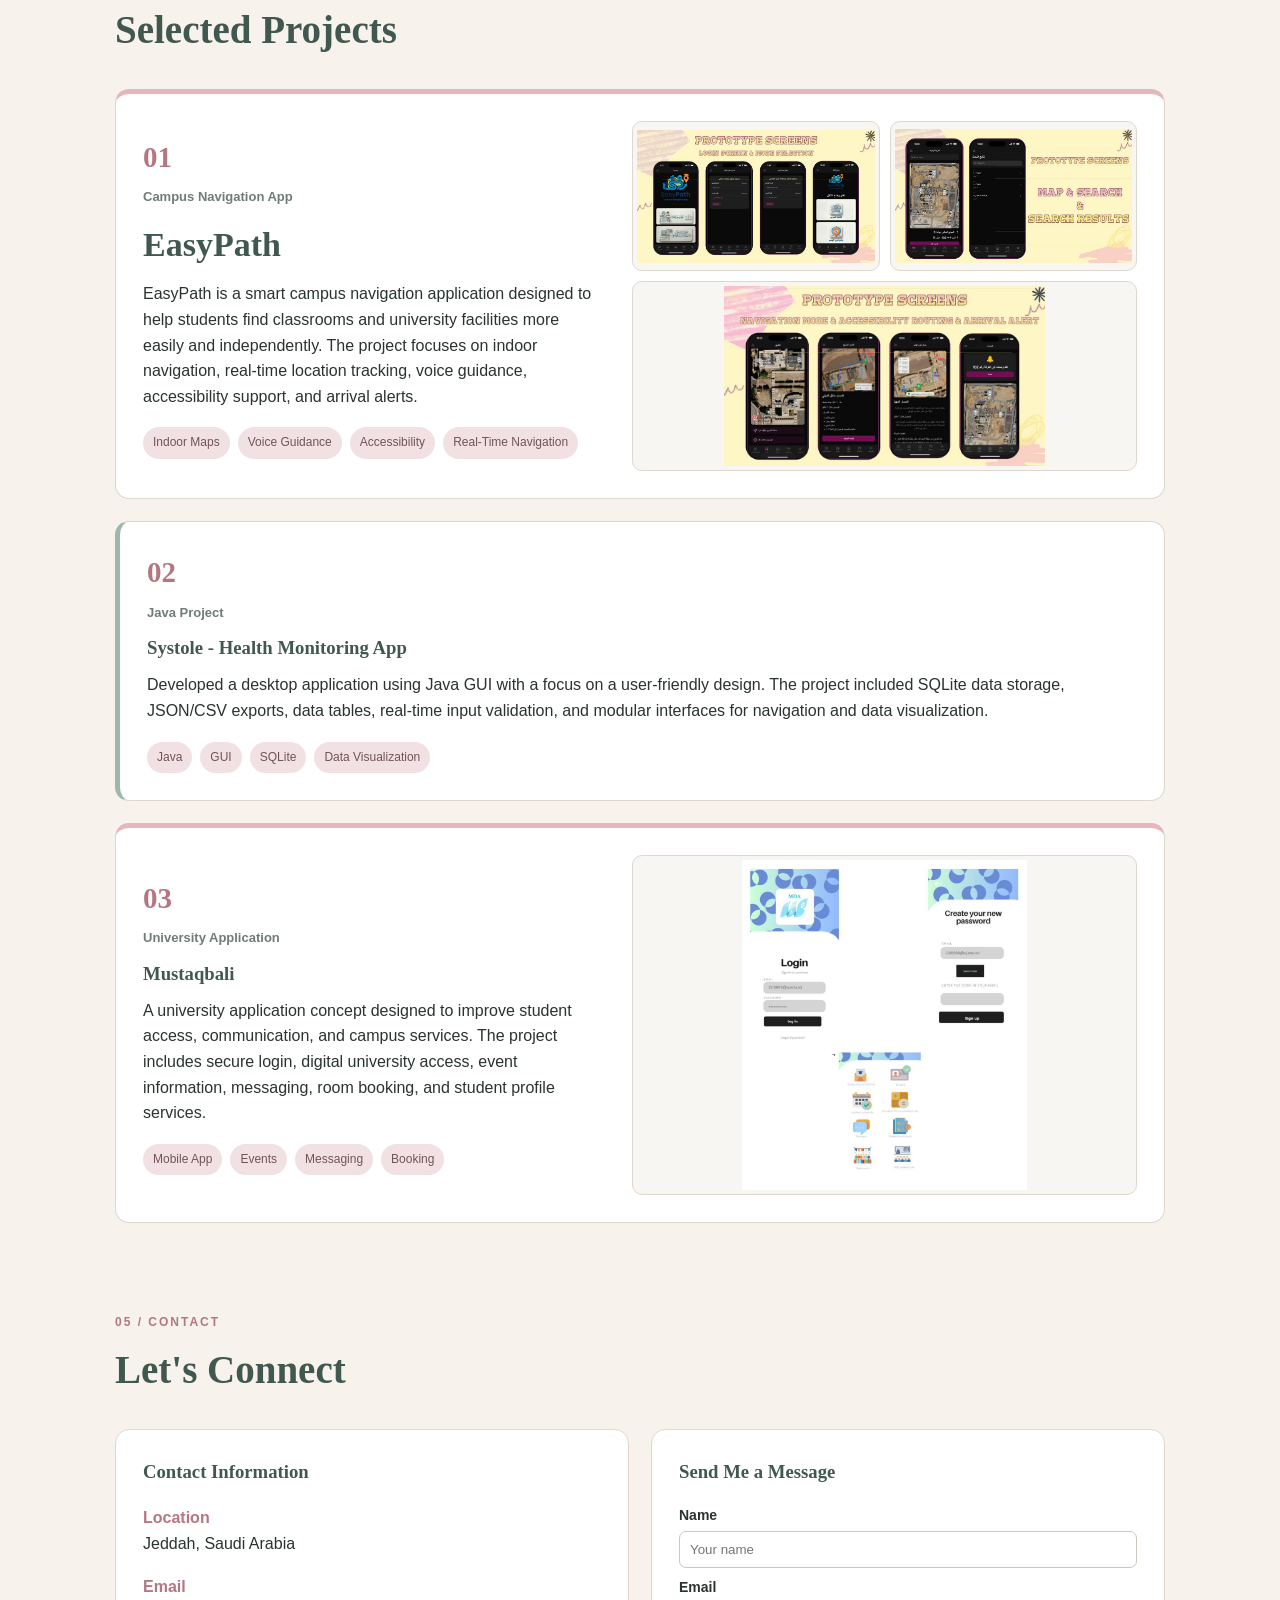
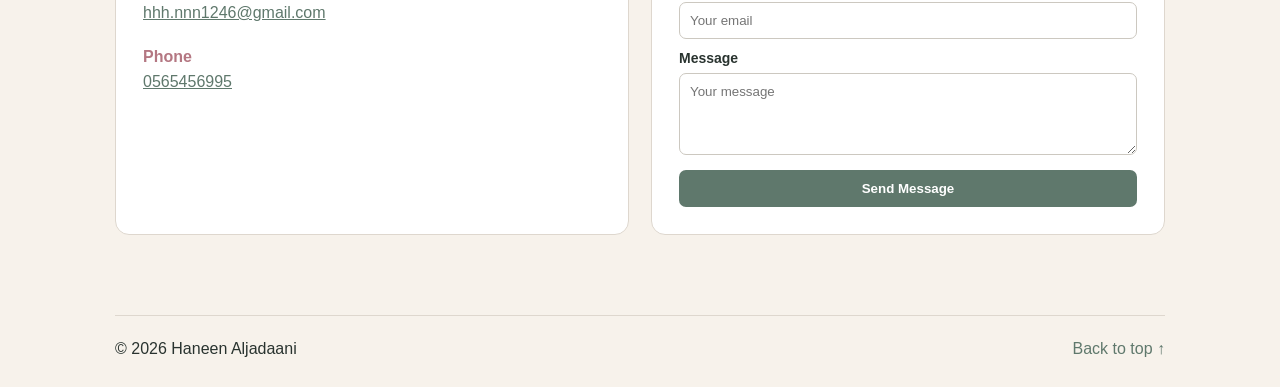
==== commit 2d70a5bb: "Refactor index.html for better readability Refactor HTML structure and improve readability." ====
--- a/index.htm
+++ b/index.htm
@@ -1,11 +1,13 @@
 <!DOCTYPE html>
 <html lang="en">
+
 <head>
     <meta charset="UTF-8">
     <meta name="viewport" content="width=device-width, initial-scale=1.0">
     <title>Haneen Aljadaani - Resume</title>
     <link rel="stylesheet" href="cssweb.css">
 </head>
+
 <body>
 
 <header>
@@ -22,56 +24,90 @@
 </header>
 
 <main>
+
+    <!-- HOME -->
     <section id="home" class="home">
+
         <div class="home-text">
+
             <p class="small-title">COMPUTER SCIENCE STUDENT</p>
+
             <h1>Haneen <span>Aljadaani</span></h1>
+
             <h2>Computer Science Student</h2>
+
             <p class="intro">
-                I am a Computer Science student at the University of Jeddah. I am interested
-                in programming, technology, problem solving, and developing useful digital solutions.
+                I am a Computer Science student at the University of Jeddah.
+                I am interested in programming, technology, problem solving,
+                and developing useful digital solutions.
             </p>
+
             <div class="home-buttons">
                 <a class="button" href="#projects">View My Projects</a>
                 <a class="button button-light" href="#contact">Contact Me</a>
             </div>
+
         </div>
 
         <div class="profile">
+
             <div class="photo-frame">
                 <img src="haneen.png" alt="Haneen Aljadaani profile photo">
             </div>
+
             <h3>Haneen Aljadaani</h3>
+
             <p>University of Jeddah</p>
+
             <p>Arabic &nbsp;|&nbsp; English</p>
+
         </div>
+
     </section>
 
+
+    <!-- EDUCATION -->
     <section id="education" class="section">
+
         <p class="section-label">01 / EDUCATION</p>
+
         <h2 class="section-title">Education</h2>
 
         <div class="two-columns">
+
             <article class="card">
+
                 <h3>Bachelor's Degree in Computer Science</h3>
+
                 <p class="highlight">University of Jeddah</p>
+
                 <p>2023 - Present</p>
+
                 <p>
                     Studying Computer Science and developing knowledge in programming,
                     software development, databases, web development, and problem solving.
                 </p>
+
             </article>
 
         </div>
+
     </section>
 
+
+    <!-- SKILLS -->
     <section id="skills" class="section">
+
         <p class="section-label">02 / SKILLS</p>
+
         <h2 class="section-title">Skills</h2>
 
         <div class="two-columns">
+
             <article class="card skill-card">
+
                 <h3>Technical Skills</h3>
+
                 <ul>
                     <li>Microsoft Word</li>
                     <li>Microsoft PowerPoint</li>
@@ -81,10 +117,14 @@
                     <li>Internet & Research Skills</li>
                     <li>Basic Computer Skills</li>
                 </ul>
+
             </article>
 
+
             <article class="card skill-card">
+
                 <h3>Soft Skills</h3>
+
                 <ul>
                     <li>Teamwork</li>
                     <li>Communication Skills</li>
@@ -93,93 +133,217 @@
                     <li>Fast Learner</li>
                     <li>Attention to Detail</li>
                 </ul>
+
             </article>
+
         </div>
+
     </section>
 
+
+    <!-- CERTIFICATIONS -->
     <section id="certifications" class="section">
+
         <p class="section-label">03 / CERTIFICATIONS</p>
+
         <h2 class="section-title">Courses & Certifications</h2>
-        <p class="section-note">Click any certificate to view it in a larger size.</p>
+
+        <p class="section-note">
+            Click any certificate to view it in a larger size.
+        </p>
+
 
         <div class="cert-grid">
-            <a class="certificate-card" href="certificates/doroob-1.jpg" target="_blank">
-                <img src="certificates/doroob-1.jpg" alt="Artificial Intelligence and Data Analysis certificate">
+
+
+            <!-- DOROOB 1 -->
+            <a class="certificate-card"
+               href="doroob-1.jpg"
+               target="_blank">
+
+                <img src="doroob-1.jpg"
+                     alt="Artificial Intelligence and Data Analysis certificate">
+
                 <h3>Artificial Intelligence and Data Analysis</h3>
+
                 <p>Doroob</p>
-            </a>
-
-            <a class="certificate-card" href="certificates/doroob-2.jpg" target="_blank">
-                <img src="certificates/doroob-2.jpg" alt="Red Hat System Administration I certificate">
+
+            </a>
+
+
+            <!-- DOROOB 2 -->
+            <a class="certificate-card"
+               href="doroob-2.jpg"
+               target="_blank">
+
+                <img src="doroob-2.jpg"
+                     alt="Red Hat System Administration I certificate">
+
                 <h3>Red Hat System Administration I</h3>
+
                 <p>Red Hat</p>
-            </a>
-
-            <a class="certificate-card" href="certificates/doroob-3.jpg" target="_blank">
-                <img src="certificates/doroob-3.jpg" alt="Cybersecurity and Technology certificate">
+
+            </a>
+
+
+            <!-- DOROOB 3 -->
+            <a class="certificate-card"
+               href="doroob-3.jpg"
+               target="_blank">
+
+                <img src="doroob-3.jpg"
+                     alt="Cybersecurity and Technology certificate">
+
                 <h3>Cybersecurity and Technology</h3>
+
                 <p>Doroob</p>
-            </a>
-
-            <a class="certificate-card" href="certificates/doroob-4.jpg" target="_blank">
-                <img src="certificates/doroob-4.jpg" alt="Fundamentals of Electronic Retail and Supply Chain certificate">
-                <h3>Electronic Retail & Supply Chain</h3>
+
+            </a>
+
+
+            <!-- DOROOB 4 -->
+            <a class="certificate-card"
+               href="doroob-4.jpg"
+               target="_blank">
+
+                <img src="doroob-4.jpg"
+                     alt="Fundamentals of Electronic Retail and Supply Chain certificate">
+
+                <h3>Electronic Retail &amp; Supply Chain</h3>
+
                 <p>Doroob</p>
-            </a>
-
-            <a class="certificate-card" href="certificates/doroob-5.jpg" target="_blank">
-                <img src="certificates/doroob-5.jpg" alt="E-Commerce Supply Chain certificate">
+
+            </a>
+
+
+            <!-- DOROOB 5 -->
+            <a class="certificate-card"
+               href="doroob-5.jpg"
+               target="_blank">
+
+                <img src="doroob-5.jpg"
+                     alt="E-Commerce Supply Chain certificate">
+
                 <h3>E-Commerce: Supply Chain</h3>
+
                 <p>Doroob</p>
-            </a>
-
-            <a class="certificate-card" href="certificates/huawei-1.jpg" target="_blank">
-                <img src="certificates/huawei-1.jpg" alt="HCIA-openEuler V1.0 Course certificate">
+
+            </a>
+
+
+            <!-- HUAWEI 1 -->
+            <a class="certificate-card"
+               href="huawei-1.jpg"
+               target="_blank">
+
+                <img src="huawei-1.jpg"
+                     alt="HCIA-openEuler V1.0 Course certificate">
+
                 <h3>HCIA-openEuler V1.0</h3>
+
                 <p>Huawei</p>
-            </a>
-
-            <a class="certificate-card" href="certificates/huawei-2.jpg" target="_blank">
-                <img src="certificates/huawei-2.jpg" alt="Algorithm and Program Design certificate">
+
+            </a>
+
+
+            <!-- HUAWEI 2 -->
+            <a class="certificate-card"
+               href="huawei-2.jpg"
+               target="_blank">
+
+                <img src="huawei-2.jpg"
+                     alt="Algorithm and Program Design certificate">
+
                 <h3>Algorithm and Program Design</h3>
+
                 <p>Huawei</p>
-            </a>
-
-            <a class="certificate-card" href="certificates/huawei-3.jpg" target="_blank">
-                <img src="certificates/huawei-3.jpg" alt="Artificial Intelligence Technology and Applications certificate">
-                <h3>Artificial Intelligence Technology & Applications</h3>
+
+            </a>
+
+
+            <!-- HUAWEI 3 -->
+            <a class="certificate-card"
+               href="huawei-3.jpg"
+               target="_blank">
+
+                <img src="huawei-3.jpg"
+                     alt="Artificial Intelligence Technology and Applications certificate">
+
+                <h3>Artificial Intelligence Technology &amp; Applications</h3>
+
                 <p>Huawei</p>
-            </a>
-
-            <a class="certificate-card" href="certificates/huawei-4.jpg" target="_blank">
-                <img src="certificates/huawei-4.jpg" alt="HCIA-Datacom V1.0 Course certificate">
+
+            </a>
+
+
+            <!-- HUAWEI 4 -->
+            <a class="certificate-card"
+               href="huawei-4.jpg"
+               target="_blank">
+
+                <img src="huawei-4.jpg"
+                     alt="HCIA-Datacom V1.0 Course certificate">
+
                 <h3>HCIA-Datacom V1.0</h3>
+
                 <p>Huawei</p>
-            </a>
-
-            <a class="certificate-card" href="certificates/huawei-5.jpg" target="_blank">
-                <img src="certificates/huawei-5.jpg" alt="HCIA-IoT V3.0 Course certificate">
+
+            </a>
+
+
+            <!-- HUAWEI 5 -->
+            <a class="certificate-card"
+               href="huawei-5.jpg"
+               target="_blank">
+
+                <img src="huawei-5.jpg"
+                     alt="HCIA-IoT V3.0 Course certificate">
+
                 <h3>HCIA-IoT V3.0</h3>
+
                 <p>Huawei</p>
-            </a>
-
-            <a class="certificate-card" href="certificates/huawei-6.jpg" target="_blank">
-                <img src="certificates/huawei-6.jpg" alt="Artificial Intelligence and Applications certificate">
+
+            </a>
+
+
+            <!-- HUAWEI 6 -->
+            <a class="certificate-card"
+               href="huawei-6.jpg"
+               target="_blank">
+
+                <img src="huawei-6.jpg"
+                     alt="Artificial Intelligence and Applications certificate">
+
                 <h3>Artificial Intelligence and Applications</h3>
+
                 <p>Huawei</p>
-            </a>
+
+            </a>
+
         </div>
+
     </section>
 
+
+    <!-- PROJECTS -->
     <section id="projects" class="section">
+
         <p class="section-label">04 / PROJECTS</p>
+
         <h2 class="section-title">Selected Projects</h2>
 
+
+        <!-- EASY PATH -->
         <article class="featured-project">
+
             <div class="project-content">
+
                 <p class="project-number">01</p>
+
                 <p class="project-type">Campus Navigation App</p>
+
                 <h3>EasyPath</h3>
+
                 <p>
                     EasyPath is a smart campus navigation application designed to help
                     students find classrooms and university facilities more easily and
@@ -193,41 +357,70 @@
                     <span>Accessibility</span>
                     <span>Real-Time Navigation</span>
                 </div>
-            </div>
+
+            </div>
+
 
             <div class="project-images">
-                <img src="easypath-12.jpg" alt="EasyPath prototype login and mode selection screens">
-                <img src="easypath-13.jpg" alt="EasyPath map and search prototype screens">
-                <img src="easypath-14.jpg" alt="EasyPath navigation and accessibility prototype screens">
-            </div>
+
+                <img src="easypath-12.jpg"
+                     alt="EasyPath prototype login and mode selection screens">
+
+                <img src="easypath-13.jpg"
+                     alt="EasyPath map and search prototype screens">
+
+                <img src="easypath-14.jpg"
+                     alt="EasyPath navigation and accessibility prototype screens">
+
+            </div>
+
         </article>
 
+
+        <!-- SYSTOLE -->
         <article class="project second-project">
+
             <div>
+
                 <p class="project-number">02</p>
+
                 <p class="project-type">Java Project</p>
+
                 <h3>Systole - Health Monitoring App</h3>
+
                 <p>
                     Developed a desktop application using Java GUI with a focus on a
                     user-friendly design. The project included SQLite data storage,
                     JSON/CSV exports, data tables, real-time input validation, and
                     modular interfaces for navigation and data visualization.
                 </p>
-            </div>
+
+            </div>
+
 
             <div class="project-tags">
+
                 <span>Java</span>
                 <span>GUI</span>
                 <span>SQLite</span>
                 <span>Data Visualization</span>
-            </div>
+
+            </div>
+
         </article>
 
+
+        <!-- MUSTAQBALI -->
         <article class="project third-project">
+
             <div class="project-content">
+
                 <p class="project-number">03</p>
+
                 <p class="project-type">University Application</p>
+
                 <h3>Mustaqbali</h3>
+
                 <p>
                     A university application concept designed to improve student access,
                     communication, and campus services. The project includes secure login,
@@ -236,58 +429,118 @@
                 </p>
 
                 <div class="project-tags">
+
                     <span>Mobile App</span>
                     <span>Events</span>
                     <span>Messaging</span>
                     <span>Booking</span>
+
                 </div>
-            </div>
+
+            </div>
+
 
             <div class="project-images mustaqbali-images">
-                <img src="mustaqbali-overview.png" alt="Mustaqbali prototype showing login, password recovery, and services screens">
-            </div>
+
+                <img src="mustaqbali-overview.png"
+                     alt="Mustaqbali prototype showing login, password recovery, and services screens">
+
+            </div>
+
         </article>
+
     </section>
 
+
+    <!-- CONTACT -->
     <section id="contact" class="section">
+
         <p class="section-label">05 / CONTACT</p>
+
         <h2 class="section-title">Let's Connect</h2>
 
+
         <div class="contact">
+
             <article class="card contact-card">
+
                 <h3>Contact Information</h3>
-                <p><strong>Location</strong><br>Jeddah, Saudi Arabia</p>
-                <p><strong>Email</strong><br>
-                    <a href="mailto:hhh.nnn1246@gmail.com">hhh.nnn1246@gmail.com</a>
-                </p>
-                <p><strong>Phone</strong><br>
-                    <a href="tel:+966565456995">0565456995</a>
-                </p>
+
+                <p>
+                    <strong>Location</strong><br>
+                    Jeddah, Saudi Arabia
+                </p>
+
+                <p>
+                    <strong>Email</strong><br>
+                    <a href="mailto:hhh.nnn1246@gmail.com">
+                        hhh.nnn1246@gmail.com
+                    </a>
+                </p>
+
+                <p>
+                    <strong>Phone</strong><br>
+                    <a href="tel:+966565456995">
+                        0565456995
+                    </a>
+                </p>
+
             </article>
 
+
             <article class="card">
+
                 <h3>Send Me a Message</h3>
+
                 <form action="#" method="post">
+
                     <label for="name">Name</label>
-                    <input type="text" id="name" name="name" placeholder="Your name">
+
+                    <input type="text"
+                           id="name"
+                           name="name"
+                           placeholder="Your name">
+
 
                     <label for="email">Email</label>
-                    <input type="email" id="email" name="email" placeholder="Your email">
+
+                    <input type="email"
+                           id="email"
+                           name="email"
+                           placeholder="Your email">
+
 
                     <label for="message">Message</label>
-                    <textarea id="message" name="message" rows="4" placeholder="Your message"></textarea>
-
-                    <button type="submit">Send Message</button>
+
+                    <textarea id="message"
+                              name="message"
+                              rows="4"
+                              placeholder="Your message"></textarea>
+
+
+                    <button type="submit">
+                        Send Message
+                    </button>
+
                 </form>
+
             </article>
+
         </div>
+
     </section>
+
 </main>
 
+
 <footer>
+
     <p>© 2026 Haneen Aljadaani</p>
+
     <a href="#home">Back to top ↑</a>
+
 </footer>
+
 
 </body>
 </html>
